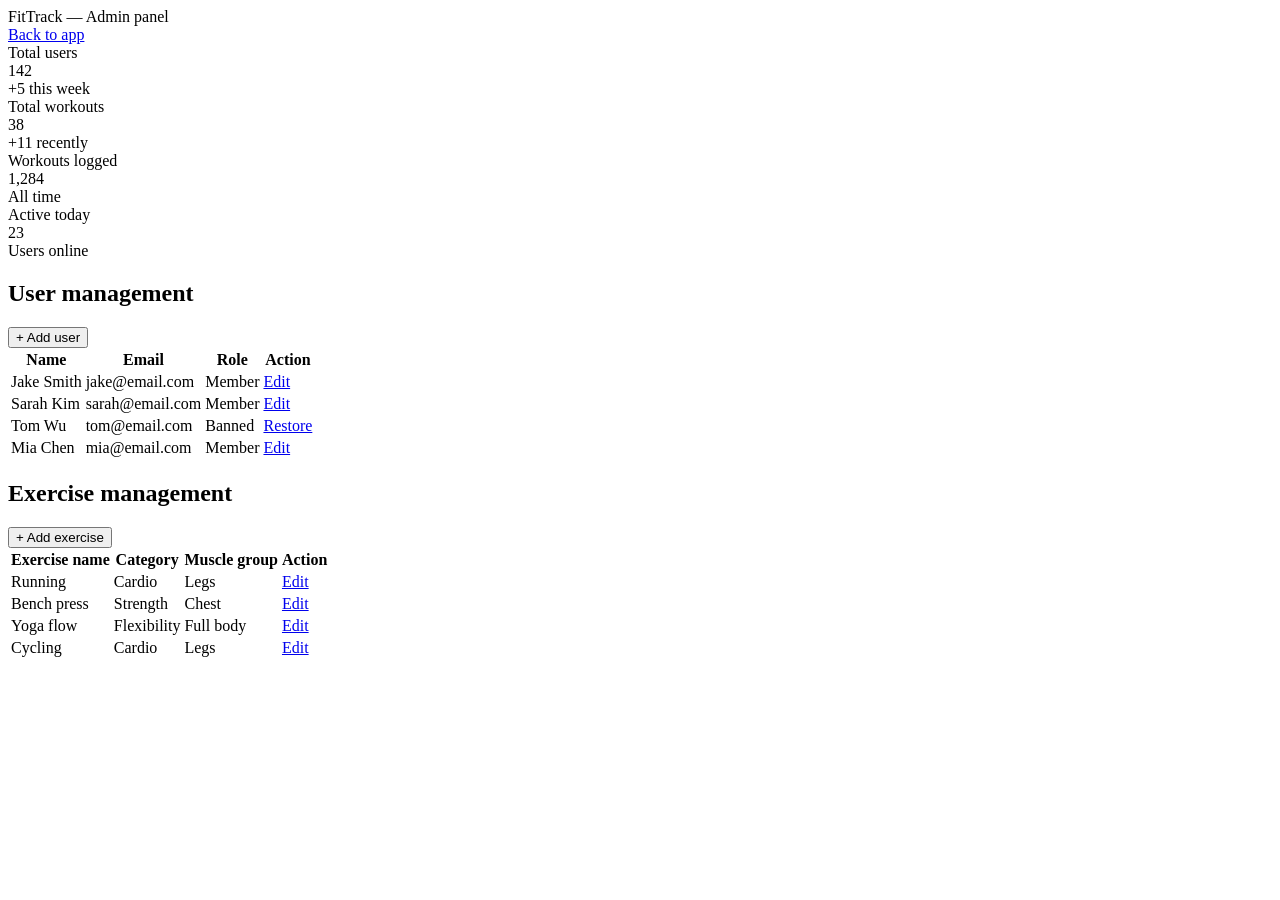
==== admin.html @ c2dd5657 "Add admin.html for Admin Panel interface This file contains the HTML structure for the FitTrack Admi" ====
<!DOCTYPE html>
<html lang="en">
<head>
  <meta charset="UTF-8" />
  <meta name="viewport" content="width=device-width, initial-scale=1.0" />
  <title>FitTrack - Admin Panel</title>
  <link rel="stylesheet" href="admin.css" />
</head>
<body>
  <div class="admin-page">
    <header class="admin-header">
      <div class="admin-title">FitTrack — Admin panel</div>
      <a href="dashboard.html" class="btn small-btn">Back to app</a>
    </header>

    <main class="admin-main">
      <section class="stats">
        <div class="card">
          <div class="stat-title">Total users</div>
          <div class="stat-value">142</div>
          <div class="stat-sub">+5 this week</div>
        </div>
        <div class="card">
          <div class="stat-title">Total workouts</div>
          <div class="stat-value">38</div>
          <div class="stat-sub">+11 recently</div>
        </div>
        <div class="card">
          <div class="stat-title">Workouts logged</div>
          <div class="stat-value">1,284</div>
          <div class="stat-sub">All time</div>
        </div>
        <div class="card">
          <div class="stat-title">Active today</div>
          <div class="stat-value">23</div>
          <div class="stat-sub">Users online</div>
        </div>
      </section>

      <section class="card admin-section">
        <div class="section-header">
          <h2>User management</h2>
          <button class="btn small-btn">+ Add user</button>
        </div>

        <div class="table-wrap">
          <table>
            <thead>
              <tr>
                <th>Name</th>
                <th>Email</th>
                <th>Role</th>
                <th>Action</th>
              </tr>
            </thead>
            <tbody>
              <tr>
                <td>Jake Smith</td>
                <td>jake@email.com</td>
                <td><span class="tag">Member</span></td>
                <td><a href="#" class="table-link">Edit</a></td>
              </tr>
              <tr>
                <td>Sarah Kim</td>
                <td>sarah@email.com</td>
                <td><span class="tag">Member</span></td>
                <td><a href="#" class="table-link">Edit</a></td>
              </tr>
              <tr>
                <td>Tom Wu</td>
                <td>tom@email.com</td>
                <td><span class="tag orange-tag">Banned</span></td>
                <td><a href="#" class="table-link">Restore</a></td>
              </tr>
              <tr>
                <td>Mia Chen</td>
                <td>mia@email.com</td>
                <td><span class="tag">Member</span></td>
                <td><a href="#" class="table-link">Edit</a></td>
              </tr>
            </tbody>
          </table>
        </div>
      </section>

      <section class="card admin-section">
        <div class="section-header">
          <h2>Exercise management</h2>
          <button class="btn small-btn">+ Add exercise</button>
        </div>

        <div class="table-wrap">
          <table>
            <thead>
              <tr>
                <th>Exercise name</th>
                <th>Category</th>
                <th>Muscle group</th>
                <th>Action</th>
              </tr>
            </thead>
            <tbody>
              <tr>
                <td>Running</td>
                <td><span class="tag">Cardio</span></td>
                <td>Legs</td>
                <td><a href="#" class="table-link">Edit</a></td>
              </tr>
              <tr>
                <td>Bench press</td>
                <td><span class="tag">Strength</span></td>
                <td>Chest</td>
                <td><a href="#" class="table-link">Edit</a></td>
              </tr>
              <tr>
                <td>Yoga flow</td>
                <td><span class="tag orange-tag">Flexibility</span></td>
                <td>Full body</td>
                <td><a href="#" class="table-link">Edit</a></td>
              </tr>
              <tr>
                <td>Cycling</td>
                <td><span class="tag">Cardio</span></td>
                <td>Legs</td>
                <td><a href="#" class="table-link">Edit</a></td>
              </tr>
            </tbody>
          </table>
        </div>
      </section>
    </main>
  </div>
</body>
</html>
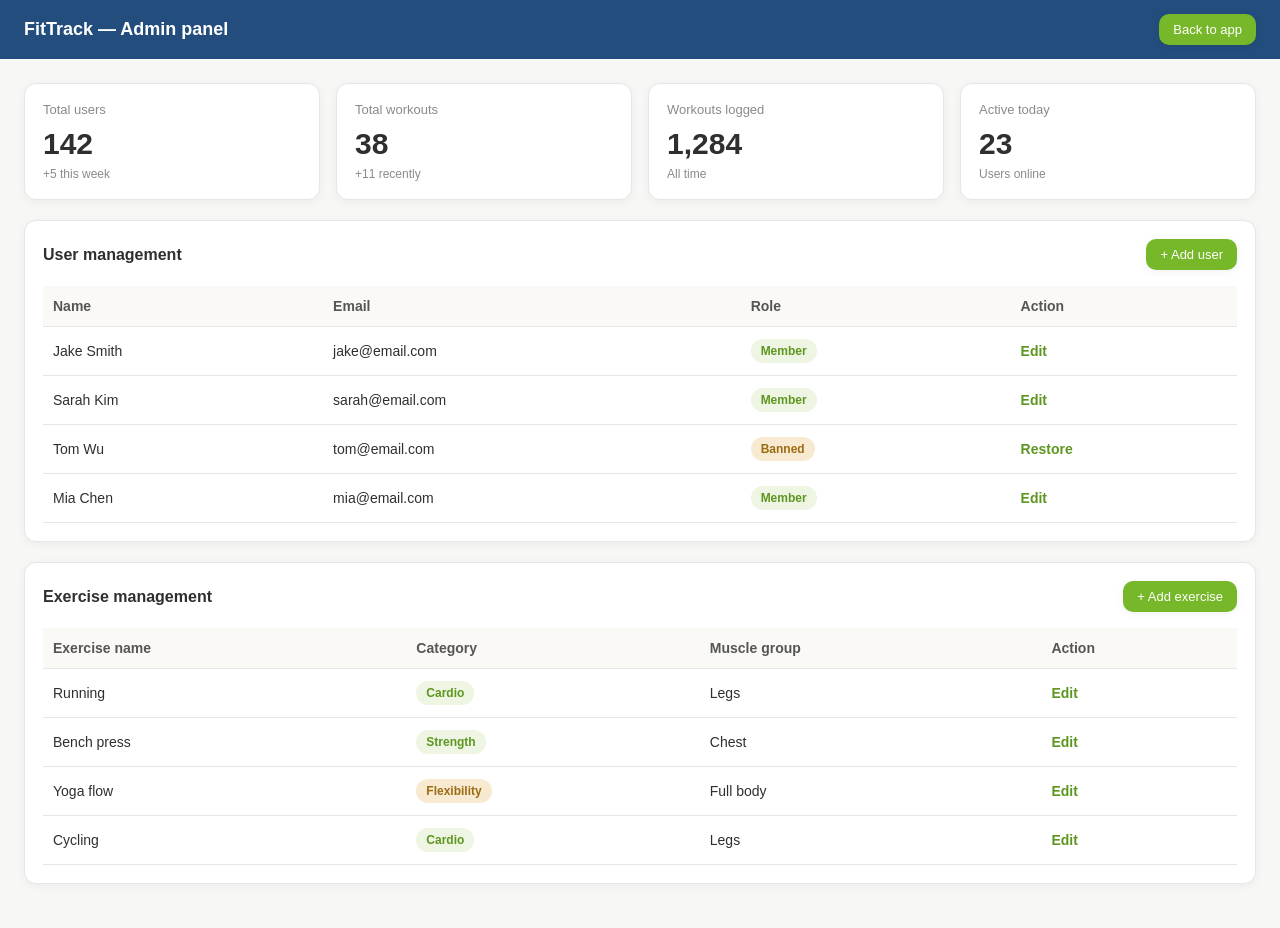
==== commit 4656e5de: "Change link from dashboard.html to index.html" ====
--- a/admin.html
+++ b/admin.html
@@ -10,7 +10,7 @@
   <div class="admin-page">
     <header class="admin-header">
       <div class="admin-title">FitTrack — Admin panel</div>
-      <a href="dashboard.html" class="btn small-btn">Back to app</a>
+      <a href="index.html" class="btn small-btn">Back to app</a>
     </header>
 
     <main class="admin-main">
--- a/admin.css
+++ b/admin.css
@@ -0,0 +1,184 @@
+* {
+  box-sizing: border-box;
+  margin: 0;
+  padding: 0;
+}
+
+:root {
+  --bg: #f7f7f5;
+  --panel: #ffffff;
+  --text: #2f2f2f;
+  --muted: #8a8a8a;
+  --border: #e6e6e6;
+  --green: #76b82a;
+  --green-dark: #5d9620;
+  --blue-dark: #234d7d;
+  --orange: #c98a1d;
+  --shadow: 0 2px 10px rgba(0, 0, 0, 0.05);
+  --radius: 12px;
+}
+
+body {
+  font-family: Arial, Helvetica, sans-serif;
+  background: var(--bg);
+  color: var(--text);
+}
+
+.admin-page {
+  min-height: 100vh;
+}
+
+.admin-header {
+  display: flex;
+  align-items: center;
+  justify-content: space-between;
+  background: var(--blue-dark);
+  color: white;
+  padding: 14px 24px;
+}
+
+.admin-title {
+  font-size: 18px;
+  font-weight: 700;
+}
+
+.admin-main {
+  padding: 24px;
+}
+
+.btn {
+  display: inline-block;
+  text-decoration: none;
+  background: var(--green);
+  color: white;
+  border: none;
+  border-radius: 10px;
+  padding: 12px 18px;
+  font-size: 14px;
+  cursor: pointer;
+  box-shadow: var(--shadow);
+}
+
+.btn:hover {
+  background: var(--green-dark);
+}
+
+.small-btn {
+  padding: 8px 14px;
+  font-size: 13px;
+}
+
+.stats {
+  display: grid;
+  grid-template-columns: repeat(4, 1fr);
+  gap: 16px;
+  margin-bottom: 20px;
+}
+
+.card {
+  background: var(--panel);
+  border: 1px solid var(--border);
+  border-radius: var(--radius);
+  padding: 18px;
+  box-shadow: var(--shadow);
+}
+
+.stat-title {
+  font-size: 13px;
+  color: var(--muted);
+  margin-bottom: 10px;
+}
+
+.stat-value {
+  font-size: 30px;
+  font-weight: 700;
+  margin-bottom: 6px;
+}
+
+.stat-sub {
+  font-size: 12px;
+  color: var(--muted);
+}
+
+.admin-section {
+  margin-bottom: 20px;
+}
+
+.section-header {
+  display: flex;
+  align-items: center;
+  justify-content: space-between;
+  margin-bottom: 16px;
+}
+
+.section-header h2 {
+  font-size: 16px;
+  font-weight: 700;
+}
+
+.table-wrap {
+  overflow-x: auto;
+}
+
+table {
+  width: 100%;
+  border-collapse: collapse;
+  background: white;
+}
+
+th,
+td {
+  text-align: left;
+  padding: 12px 10px;
+  border-bottom: 1px solid var(--border);
+  font-size: 14px;
+}
+
+th {
+  color: #555;
+  background: #faf9f6;
+}
+
+.table-link {
+  color: var(--green-dark);
+  text-decoration: none;
+  font-weight: 600;
+}
+
+.table-link:hover {
+  text-decoration: underline;
+}
+
+.tag {
+  display: inline-block;
+  font-size: 12px;
+  padding: 5px 10px;
+  border-radius: 999px;
+  background: #eef5e2;
+  color: var(--green-dark);
+  font-weight: 600;
+}
+
+.tag.orange-tag {
+  background: #f8ead1;
+  color: #9c6b12;
+}
+
+@media (max-width: 1000px) {
+  .stats {
+    grid-template-columns: repeat(2, 1fr);
+  }
+}
+
+@media (max-width: 700px) {
+  .stats {
+    grid-template-columns: 1fr;
+  }
+
+  .admin-header,
+  .section-header {
+    flex-direction: column;
+    align-items: flex-start;
+    gap: 12px;
+  }
+}
